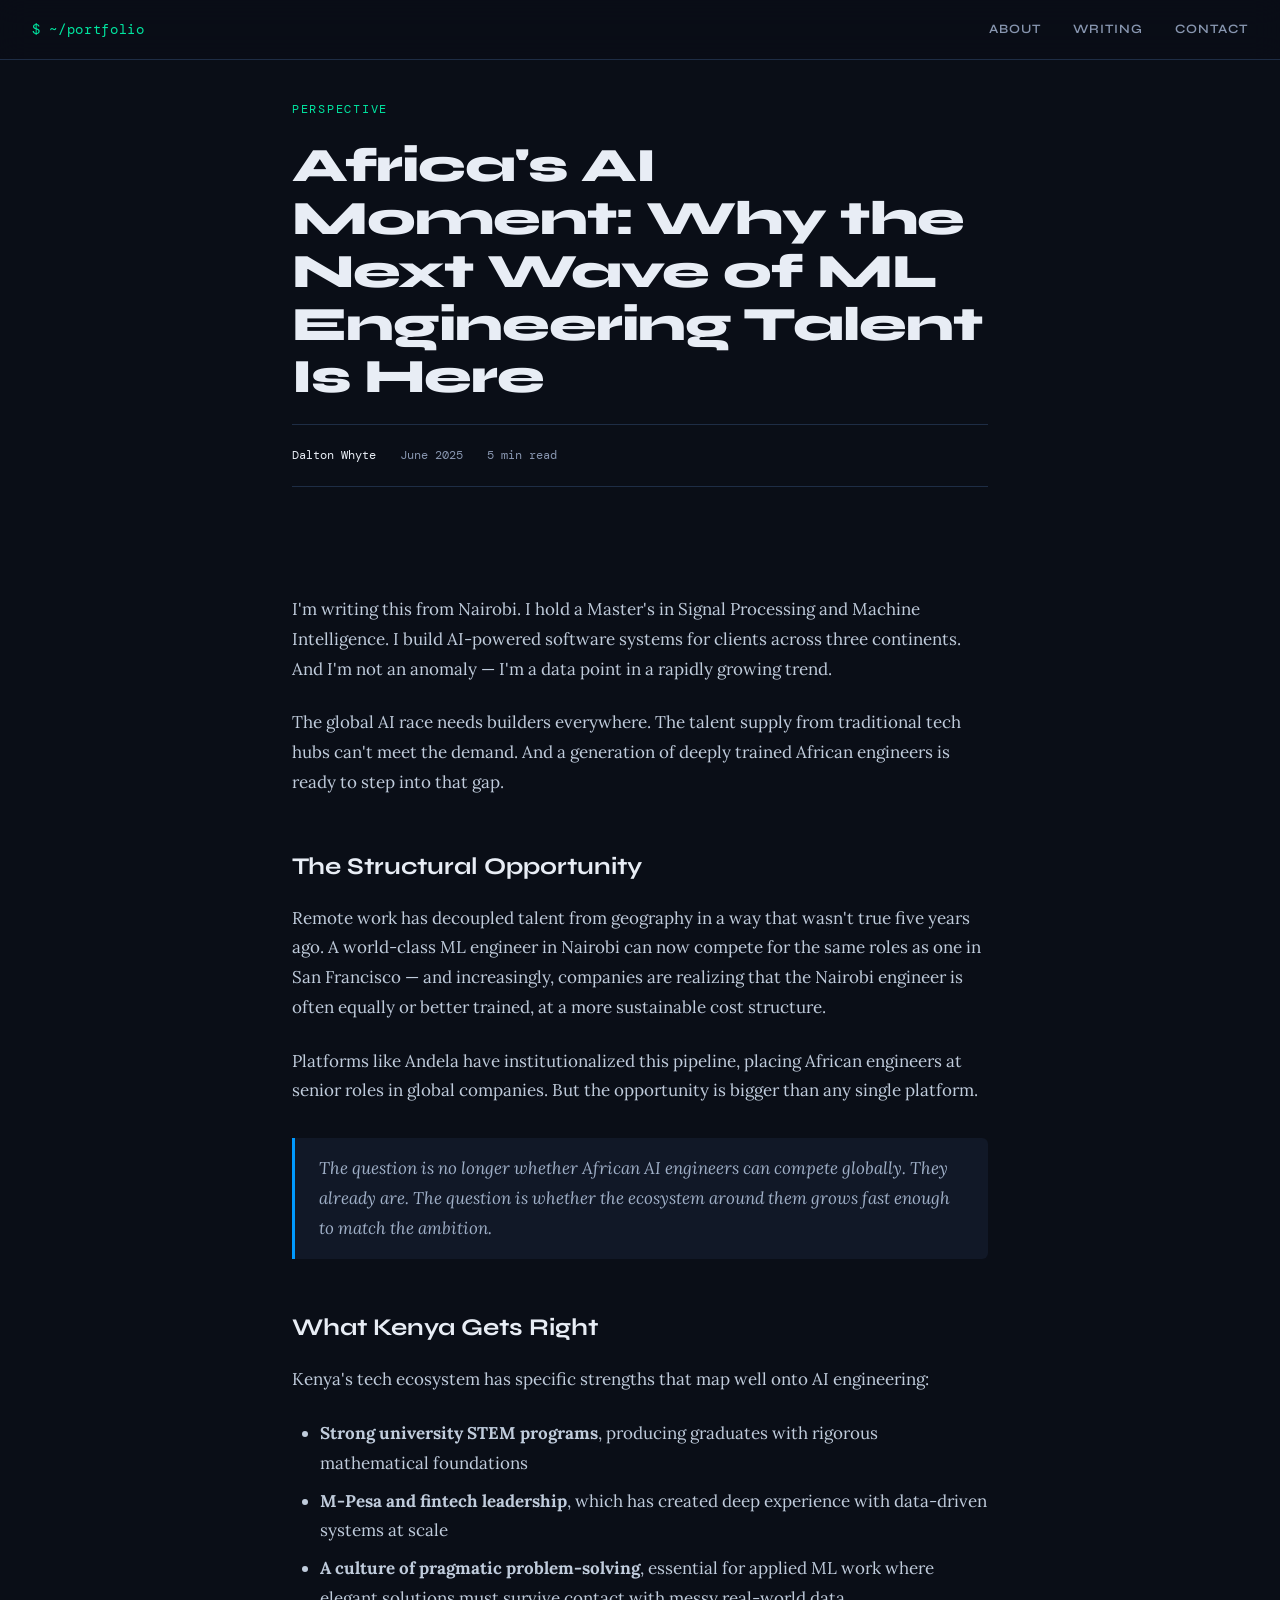
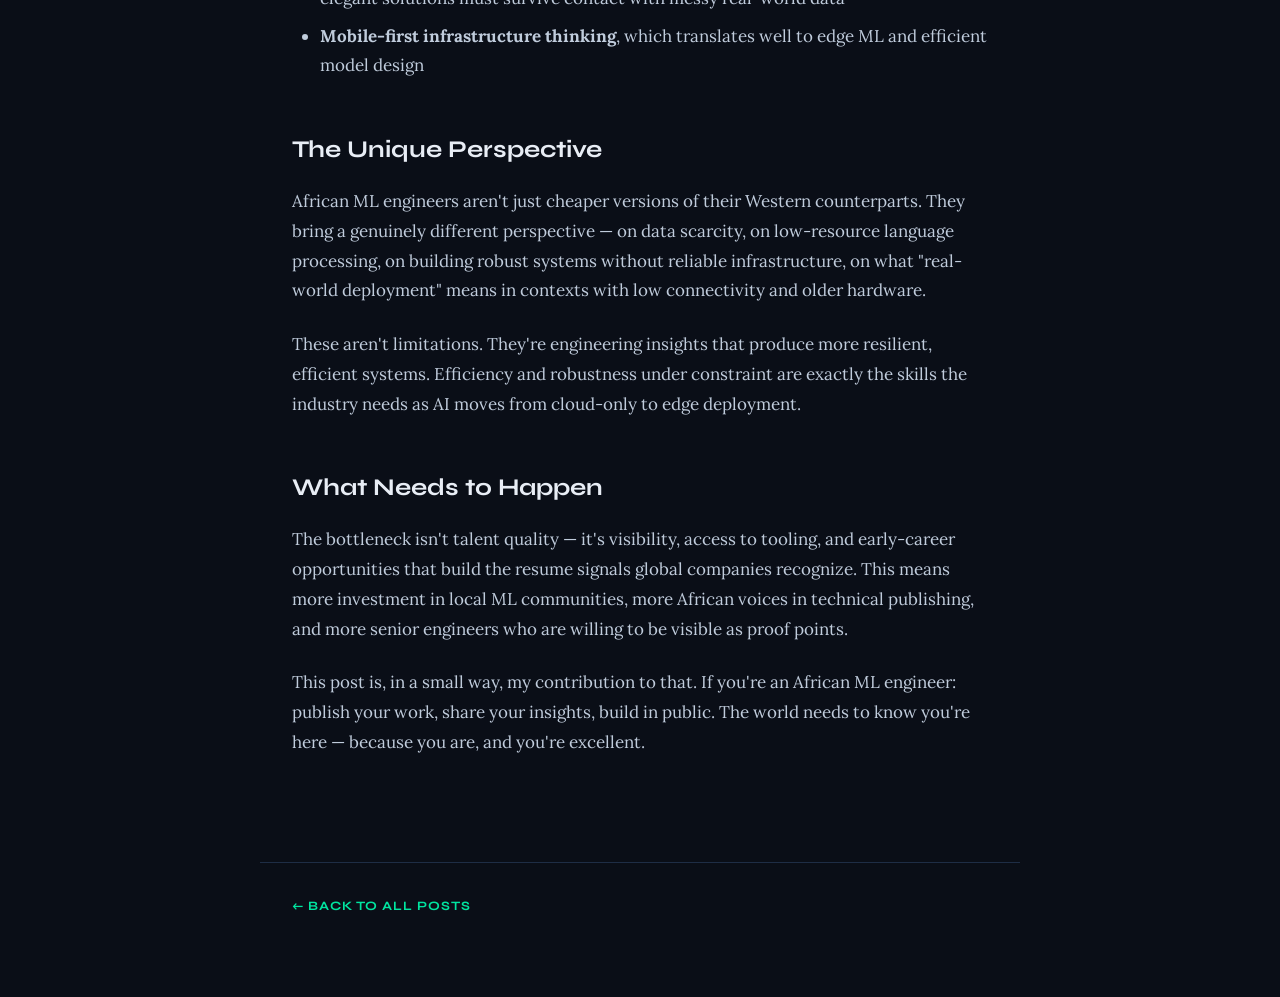
==== posts/african-ai-opportunity.html @ 1e9060ab "Add porfolio files" ====
<!DOCTYPE html>
<html lang="en">
<head>
  <meta charset="UTF-8" />
  <meta name="viewport" content="width=device-width, initial-scale=1.0" />
  <title>Africa's AI Moment</title>
  <link rel="stylesheet" href="../assets/style.css" />
</head>
<body>
<nav>
  <a class="nav-logo" href="../index.html">$ ~/portfolio</a>
  <div class="nav-links">
    <a href="../index.html#about">About</a>
    <a href="../index.html#writing">Writing</a>
    <a href="mailto:dalton.b.whyte@gmail.com">Contact</a>
  </div>
</nav>
<div class="article-hero">
  <div class="article-cat">Perspective</div>
  <h1>Africa's AI Moment: Why the Next Wave of ML Engineering Talent Is Here</h1>
  <div class="article-byline">
    <span class="byline-author">Dalton Whyte</span>
    <span class="byline-date">June 2025</span>
    <span class="byline-read">5 min read</span>
  </div>
</div>
<div class="article-body">
  <p>I'm writing this from Nairobi. I hold a Master's in Signal Processing and Machine Intelligence. I build AI-powered software systems for clients across three continents. And I'm not an anomaly — I'm a data point in a rapidly growing trend.</p>

  <p>The global AI race needs builders everywhere. The talent supply from traditional tech hubs can't meet the demand. And a generation of deeply trained African engineers is ready to step into that gap.</p>

  <h2>The Structural Opportunity</h2>
  <p>Remote work has decoupled talent from geography in a way that wasn't true five years ago. A world-class ML engineer in Nairobi can now compete for the same roles as one in San Francisco — and increasingly, companies are realizing that the Nairobi engineer is often equally or better trained, at a more sustainable cost structure.</p>

  <p>Platforms like Andela have institutionalized this pipeline, placing African engineers at senior roles in global companies. But the opportunity is bigger than any single platform.</p>

  <blockquote>The question is no longer whether African AI engineers can compete globally. They already are. The question is whether the ecosystem around them grows fast enough to match the ambition.</blockquote>

  <h2>What Kenya Gets Right</h2>
  <p>Kenya's tech ecosystem has specific strengths that map well onto AI engineering:</p>
  <ul>
    <li><strong>Strong university STEM programs</strong>, producing graduates with rigorous mathematical foundations</li>
    <li><strong>M-Pesa and fintech leadership</strong>, which has created deep experience with data-driven systems at scale</li>
    <li><strong>A culture of pragmatic problem-solving</strong>, essential for applied ML work where elegant solutions must survive contact with messy real-world data</li>
    <li><strong>Mobile-first infrastructure thinking</strong>, which translates well to edge ML and efficient model design</li>
  </ul>

  <h2>The Unique Perspective</h2>
  <p>African ML engineers aren't just cheaper versions of their Western counterparts. They bring a genuinely different perspective — on data scarcity, on low-resource language processing, on building robust systems without reliable infrastructure, on what "real-world deployment" means in contexts with low connectivity and older hardware.</p>

  <p>These aren't limitations. They're engineering insights that produce more resilient, efficient systems. Efficiency and robustness under constraint are exactly the skills the industry needs as AI moves from cloud-only to edge deployment.</p>

  <h2>What Needs to Happen</h2>
  <p>The bottleneck isn't talent quality — it's visibility, access to tooling, and early-career opportunities that build the resume signals global companies recognize. This means more investment in local ML communities, more African voices in technical publishing, and more senior engineers who are willing to be visible as proof points.</p>

  <p>This post is, in a small way, my contribution to that. If you're an African ML engineer: publish your work, share your insights, build in public. The world needs to know you're here — because you are, and you're excellent.</p>
</div>
<div class="article-nav">
  <a class="back-link" href="../index.html#writing">← Back to all posts</a>
</div>
</body>
</html>
---- assets/style.css ----
@import url('https://fonts.googleapis.com/css2?family=Syne:wght@400;600;700;800&family=DM+Mono:ital,wght@0,300;0,400;0,500;1,300&family=Lora:ital,wght@0,400;0,500;1,400&display=swap');

:root {
  --bg: #0a0e17;
  --surface: #111827;
  --surface2: #1a2235;
  --accent: #00e5a0;
  --accent2: #0099ff;
  --gold: #f0c040;
  --text: #e8edf5;
  --muted: #8896b0;
  --border: #1e2d45;
  --font-head: 'Syne', sans-serif;
  --font-body: 'Lora', serif;
  --font-mono: 'DM Mono', monospace;
}

* { margin: 0; padding: 0; box-sizing: border-box; }

html { scroll-behavior: smooth; }

body {
  background: var(--bg);
  color: var(--text);
  font-family: var(--font-body);
  font-size: 17px;
  line-height: 1.75;
  min-height: 100vh;
}

/* ── NAV ── */
nav {
  position: fixed; top: 0; left: 0; right: 0;
  z-index: 100;
  background: rgba(10,14,23,0.85);
  backdrop-filter: blur(14px);
  border-bottom: 1px solid var(--border);
  padding: 0 2rem;
  height: 60px;
  display: flex;
  align-items: center;
  justify-content: space-between;
}

.nav-logo {
  font-family: var(--font-mono);
  font-size: 0.85rem;
  color: var(--accent);
  text-decoration: none;
  letter-spacing: 0.05em;
}

.nav-links { display: flex; gap: 2rem; }
.nav-links a {
  font-family: var(--font-head);
  font-size: 0.8rem;
  font-weight: 600;
  letter-spacing: 0.08em;
  text-transform: uppercase;
  color: var(--muted);
  text-decoration: none;
  transition: color 0.2s;
}
.nav-links a:hover { color: var(--accent); }

/* ── HERO ── */
.hero {
  padding: 120px 2rem 80px;
  max-width: 1100px;
  margin: 0 auto;
}

.hero-tag {
  font-family: var(--font-mono);
  font-size: 0.75rem;
  color: var(--accent);
  letter-spacing: 0.15em;
  text-transform: uppercase;
  margin-bottom: 1.5rem;
  display: flex;
  align-items: center;
  gap: 0.75rem;
}
.hero-tag::before {
  content: '';
  display: inline-block;
  width: 30px; height: 1px;
  background: var(--accent);
}

.hero h1 {
  font-family: var(--font-head);
  font-size: clamp(2.8rem, 6vw, 5rem);
  font-weight: 800;
  line-height: 1.05;
  letter-spacing: -0.02em;
  margin-bottom: 1.5rem;
}

.hero h1 em {
  font-style: normal;
  background: linear-gradient(135deg, var(--accent), var(--accent2));
  -webkit-background-clip: text;
  -webkit-text-fill-color: transparent;
  background-clip: text;
}

.hero-bio {
  max-width: 660px;
  font-size: 1.05rem;
  color: #b0bccc;
  line-height: 1.8;
  margin-bottom: 2.5rem;
}

.hero-pills {
  display: flex;
  flex-wrap: wrap;
  gap: 0.6rem;
  margin-bottom: 2.5rem;
}

.pill {
  font-family: var(--font-mono);
  font-size: 0.72rem;
  padding: 0.35rem 0.85rem;
  border-radius: 100px;
  border: 1px solid var(--border);
  color: var(--muted);
  background: var(--surface);
  letter-spacing: 0.05em;
}

.pill.active { border-color: var(--accent); color: var(--accent); background: rgba(0,229,160,0.06); }

.hero-cta { display: flex; gap: 1rem; flex-wrap: wrap; }

.btn {
  font-family: var(--font-head);
  font-size: 0.8rem;
  font-weight: 700;
  letter-spacing: 0.08em;
  text-transform: uppercase;
  padding: 0.75rem 1.75rem;
  border-radius: 6px;
  text-decoration: none;
  transition: all 0.2s;
  cursor: pointer;
  border: none;
  display: inline-block;
}

.btn-primary {
  background: var(--accent);
  color: #0a0e17;
}
.btn-primary:hover { background: #00ffb3; transform: translateY(-1px); }

.btn-outline {
  background: transparent;
  color: var(--text);
  border: 1px solid var(--border);
}
.btn-outline:hover { border-color: var(--accent); color: var(--accent); }

/* ── DIVIDER ── */
.section-divider {
  border: none;
  border-top: 1px solid var(--border);
  max-width: 1100px;
  margin: 0 auto;
}

/* ── POSTS GRID ── */
.posts-section {
  max-width: 1100px;
  margin: 0 auto;
  padding: 5rem 2rem;
}

.section-header {
  display: flex;
  align-items: baseline;
  justify-content: space-between;
  margin-bottom: 3rem;
}

.section-title {
  font-family: var(--font-head);
  font-size: 1.1rem;
  font-weight: 700;
  letter-spacing: 0.1em;
  text-transform: uppercase;
  color: var(--muted);
}

.section-count {
  font-family: var(--font-mono);
  font-size: 0.75rem;
  color: var(--accent);
}

.posts-grid {
  display: grid;
  grid-template-columns: repeat(auto-fill, minmax(320px, 1fr));
  gap: 1.5px;
  background: var(--border);
  border: 1px solid var(--border);
}

.post-card {
  background: var(--bg);
  padding: 2rem;
  text-decoration: none;
  display: block;
  position: relative;
  overflow: hidden;
  transition: background 0.2s;
}
.post-card:hover { background: var(--surface); }
.post-card:hover .post-arrow { transform: translate(4px, -4px); color: var(--accent); }

.post-card-num {
  font-family: var(--font-mono);
  font-size: 0.65rem;
  color: var(--border);
  letter-spacing: 0.1em;
  margin-bottom: 1rem;
}

.post-card-cat {
  font-family: var(--font-mono);
  font-size: 0.65rem;
  color: var(--accent);
  letter-spacing: 0.12em;
  text-transform: uppercase;
  margin-bottom: 0.6rem;
}

.post-card h3 {
  font-family: var(--font-head);
  font-size: 1.1rem;
  font-weight: 700;
  line-height: 1.3;
  color: var(--text);
  margin-bottom: 0.75rem;
}

.post-card p {
  font-size: 0.88rem;
  color: var(--muted);
  line-height: 1.65;
}

.post-arrow {
  position: absolute;
  top: 1.5rem; right: 1.5rem;
  font-size: 1rem;
  color: var(--border);
  transition: all 0.2s;
}

.post-meta {
  display: flex;
  gap: 1rem;
  margin-top: 1.25rem;
  align-items: center;
}

.post-read-time {
  font-family: var(--font-mono);
  font-size: 0.65rem;
  color: #4a5a72;
}

/* ── FEATURED POST (first card big) ── */
.post-card.featured {
  grid-column: 1 / -1;
  display: grid;
  grid-template-columns: 1fr 1fr;
  gap: 2rem;
  align-items: center;
  padding: 3rem;
}

.post-card.featured h3 {
  font-size: 1.75rem;
  line-height: 1.15;
}

.post-card.featured p {
  font-size: 0.95rem;
}

.featured-label {
  font-family: var(--font-mono);
  font-size: 0.65rem;
  color: var(--gold);
  letter-spacing: 0.15em;
  text-transform: uppercase;
  margin-bottom: 0.6rem;
  display: flex;
  align-items: center;
  gap: 0.5rem;
}
.featured-label::before { content: '★'; }

/* ── FOOTER ── */
footer {
  border-top: 1px solid var(--border);
  padding: 3rem 2rem;
  max-width: 1100px;
  margin: 0 auto;
  display: flex;
  justify-content: space-between;
  align-items: center;
  flex-wrap: wrap;
  gap: 1rem;
}

.footer-brand {
  font-family: var(--font-mono);
  font-size: 0.8rem;
  color: var(--muted);
}

.footer-links { display: flex; gap: 1.5rem; }
.footer-links a {
  font-family: var(--font-head);
  font-size: 0.75rem;
  font-weight: 600;
  letter-spacing: 0.08em;
  text-transform: uppercase;
  color: var(--muted);
  text-decoration: none;
}
.footer-links a:hover { color: var(--accent); }

/* ── ARTICLE PAGE ── */
.article-hero {
  padding: 100px 2rem 60px;
  max-width: 760px;
  margin: 0 auto;
}

.article-cat {
  font-family: var(--font-mono);
  font-size: 0.72rem;
  color: var(--accent);
  letter-spacing: 0.15em;
  text-transform: uppercase;
  margin-bottom: 1.25rem;
  display: flex;
  align-items: center;
  gap: 0.5rem;
}

.article-hero h1 {
  font-family: var(--font-head);
  font-size: clamp(2rem, 4vw, 3rem);
  font-weight: 800;
  line-height: 1.1;
  letter-spacing: -0.02em;
  margin-bottom: 1.25rem;
}

.article-byline {
  display: flex;
  align-items: center;
  gap: 1.5rem;
  padding: 1.25rem 0;
  border-top: 1px solid var(--border);
  border-bottom: 1px solid var(--border);
  margin-bottom: 3rem;
  flex-wrap: wrap;
}

.byline-author {
  font-family: var(--font-mono);
  font-size: 0.75rem;
  color: var(--text);
}
.byline-date, .byline-read {
  font-family: var(--font-mono);
  font-size: 0.72rem;
  color: var(--muted);
}

.article-body {
  max-width: 760px;
  margin: 0 auto;
  padding: 0 2rem 5rem;
}

.article-body h2 {
  font-family: var(--font-head);
  font-size: 1.5rem;
  font-weight: 700;
  margin: 3rem 0 1rem;
  color: var(--text);
}

.article-body h3 {
  font-family: var(--font-head);
  font-size: 1.15rem;
  font-weight: 600;
  margin: 2rem 0 0.75rem;
  color: var(--text);
}

.article-body p { margin-bottom: 1.5rem; color: #c0ccdc; }

.article-body code {
  font-family: var(--font-mono);
  font-size: 0.82rem;
  background: var(--surface);
  border: 1px solid var(--border);
  padding: 0.15em 0.45em;
  border-radius: 3px;
  color: var(--accent);
}

.article-body pre {
  background: var(--surface);
  border: 1px solid var(--border);
  border-left: 3px solid var(--accent);
  padding: 1.5rem;
  border-radius: 6px;
  overflow-x: auto;
  margin: 2rem 0;
}

.article-body pre code {
  background: none;
  border: none;
  padding: 0;
  font-size: 0.82rem;
  color: #8ecfb0;
  line-height: 1.7;
}

.article-body ul, .article-body ol {
  padding-left: 1.75rem;
  margin-bottom: 1.5rem;
  color: #c0ccdc;
}
.article-body li { margin-bottom: 0.5rem; }

.article-body blockquote {
  border-left: 3px solid var(--accent2);
  padding: 1rem 1.5rem;
  margin: 2rem 0;
  background: var(--surface);
  border-radius: 0 6px 6px 0;
  font-style: italic;
  color: #a0b0c8;
}

.article-nav {
  max-width: 760px;
  margin: 0 auto;
  padding: 2rem 2rem 5rem;
  border-top: 1px solid var(--border);
  display: flex;
  justify-content: space-between;
  flex-wrap: wrap;
  gap: 1rem;
}

.back-link {
  font-family: var(--font-head);
  font-size: 0.8rem;
  font-weight: 700;
  letter-spacing: 0.08em;
  text-transform: uppercase;
  color: var(--accent);
  text-decoration: none;
}
.back-link:hover { text-decoration: underline; }

/* ── ANIMATIONS ── */
@keyframes fadeUp {
  from { opacity: 0; transform: translateY(24px); }
  to   { opacity: 1; transform: translateY(0); }
}

.hero-tag  { animation: fadeUp 0.6s ease both; }
.hero h1   { animation: fadeUp 0.6s 0.1s ease both; }
.hero-bio  { animation: fadeUp 0.6s 0.2s ease both; }
.hero-pills { animation: fadeUp 0.6s 0.3s ease both; }
.hero-cta  { animation: fadeUp 0.6s 0.4s ease both; }

/* ── RESPONSIVE ── */
@media (max-width: 700px) {
  .post-card.featured { grid-template-columns: 1fr; }
  .nav-links { display: none; }
  footer { flex-direction: column; }
}
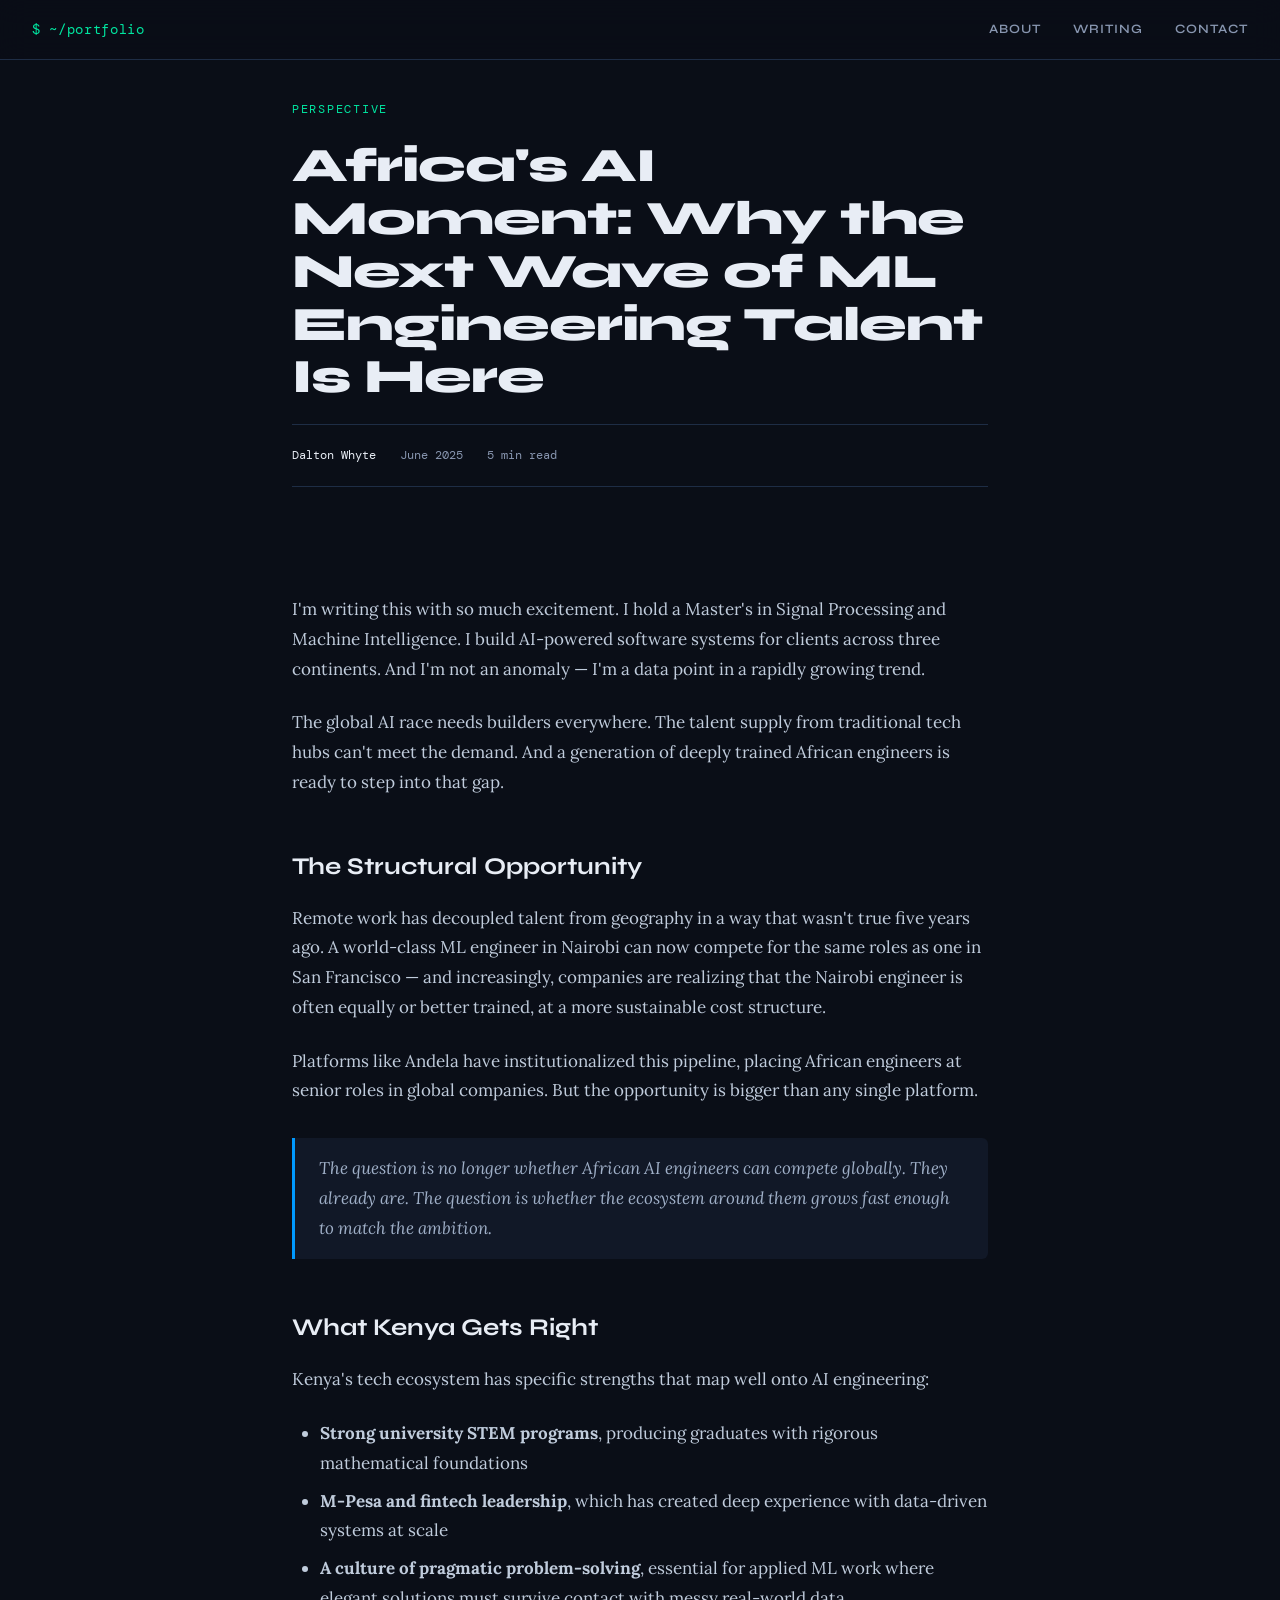
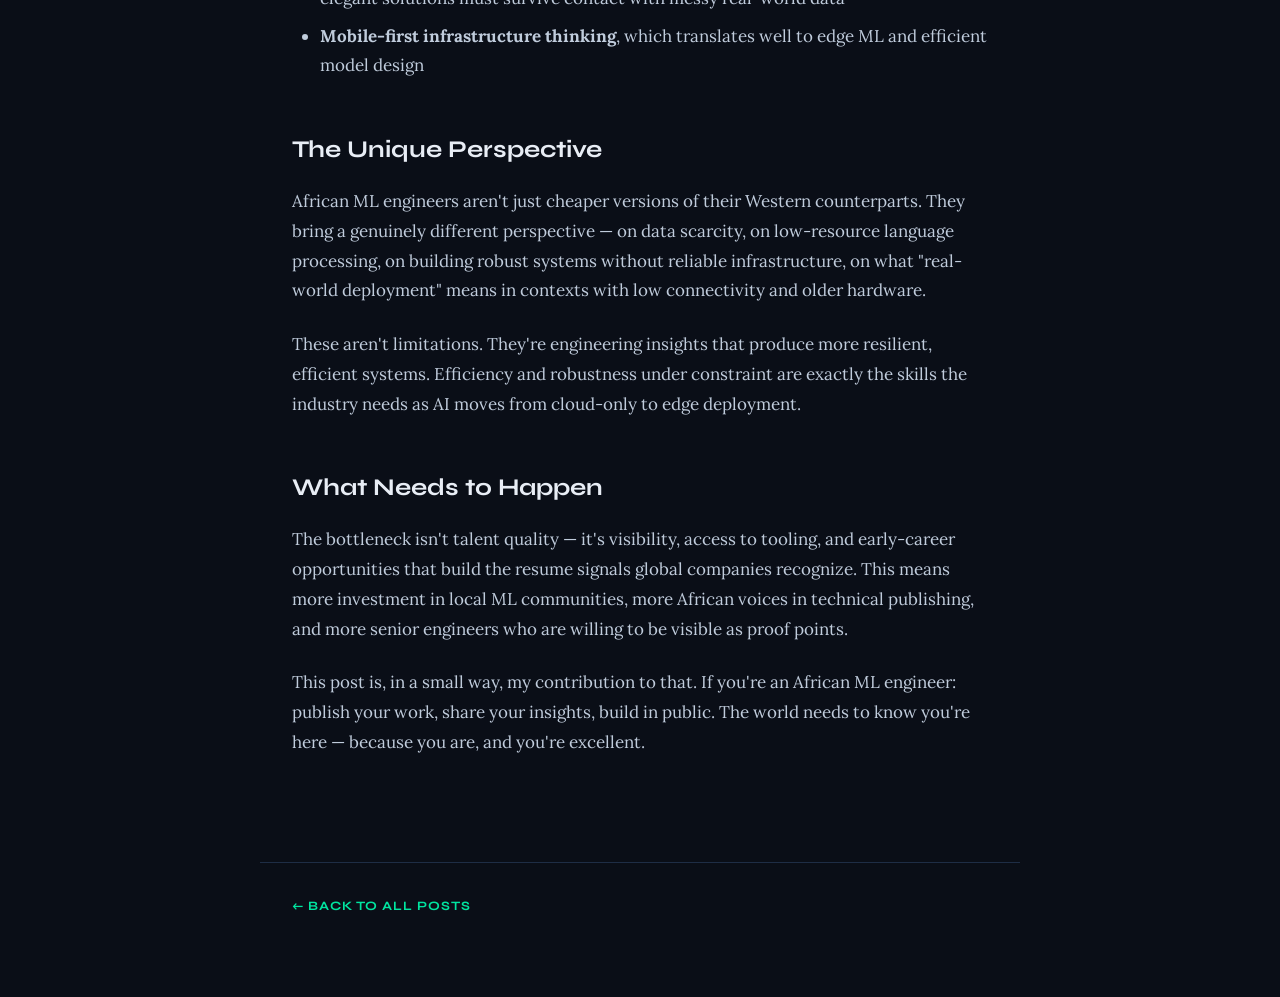
==== commit c89e4726: "Revise introduction paragraph for excitement" ====
--- a/posts/african-ai-opportunity.html
+++ b/posts/african-ai-opportunity.html
@@ -25,7 +25,7 @@
   </div>
 </div>
 <div class="article-body">
-  <p>I'm writing this from Nairobi. I hold a Master's in Signal Processing and Machine Intelligence. I build AI-powered software systems for clients across three continents. And I'm not an anomaly — I'm a data point in a rapidly growing trend.</p>
+  <p>I'm writing this with so much excitement. I hold a Master's in Signal Processing and Machine Intelligence. I build AI-powered software systems for clients across three continents. And I'm not an anomaly — I'm a data point in a rapidly growing trend.</p>
 
   <p>The global AI race needs builders everywhere. The talent supply from traditional tech hubs can't meet the demand. And a generation of deeply trained African engineers is ready to step into that gap.</p>
 
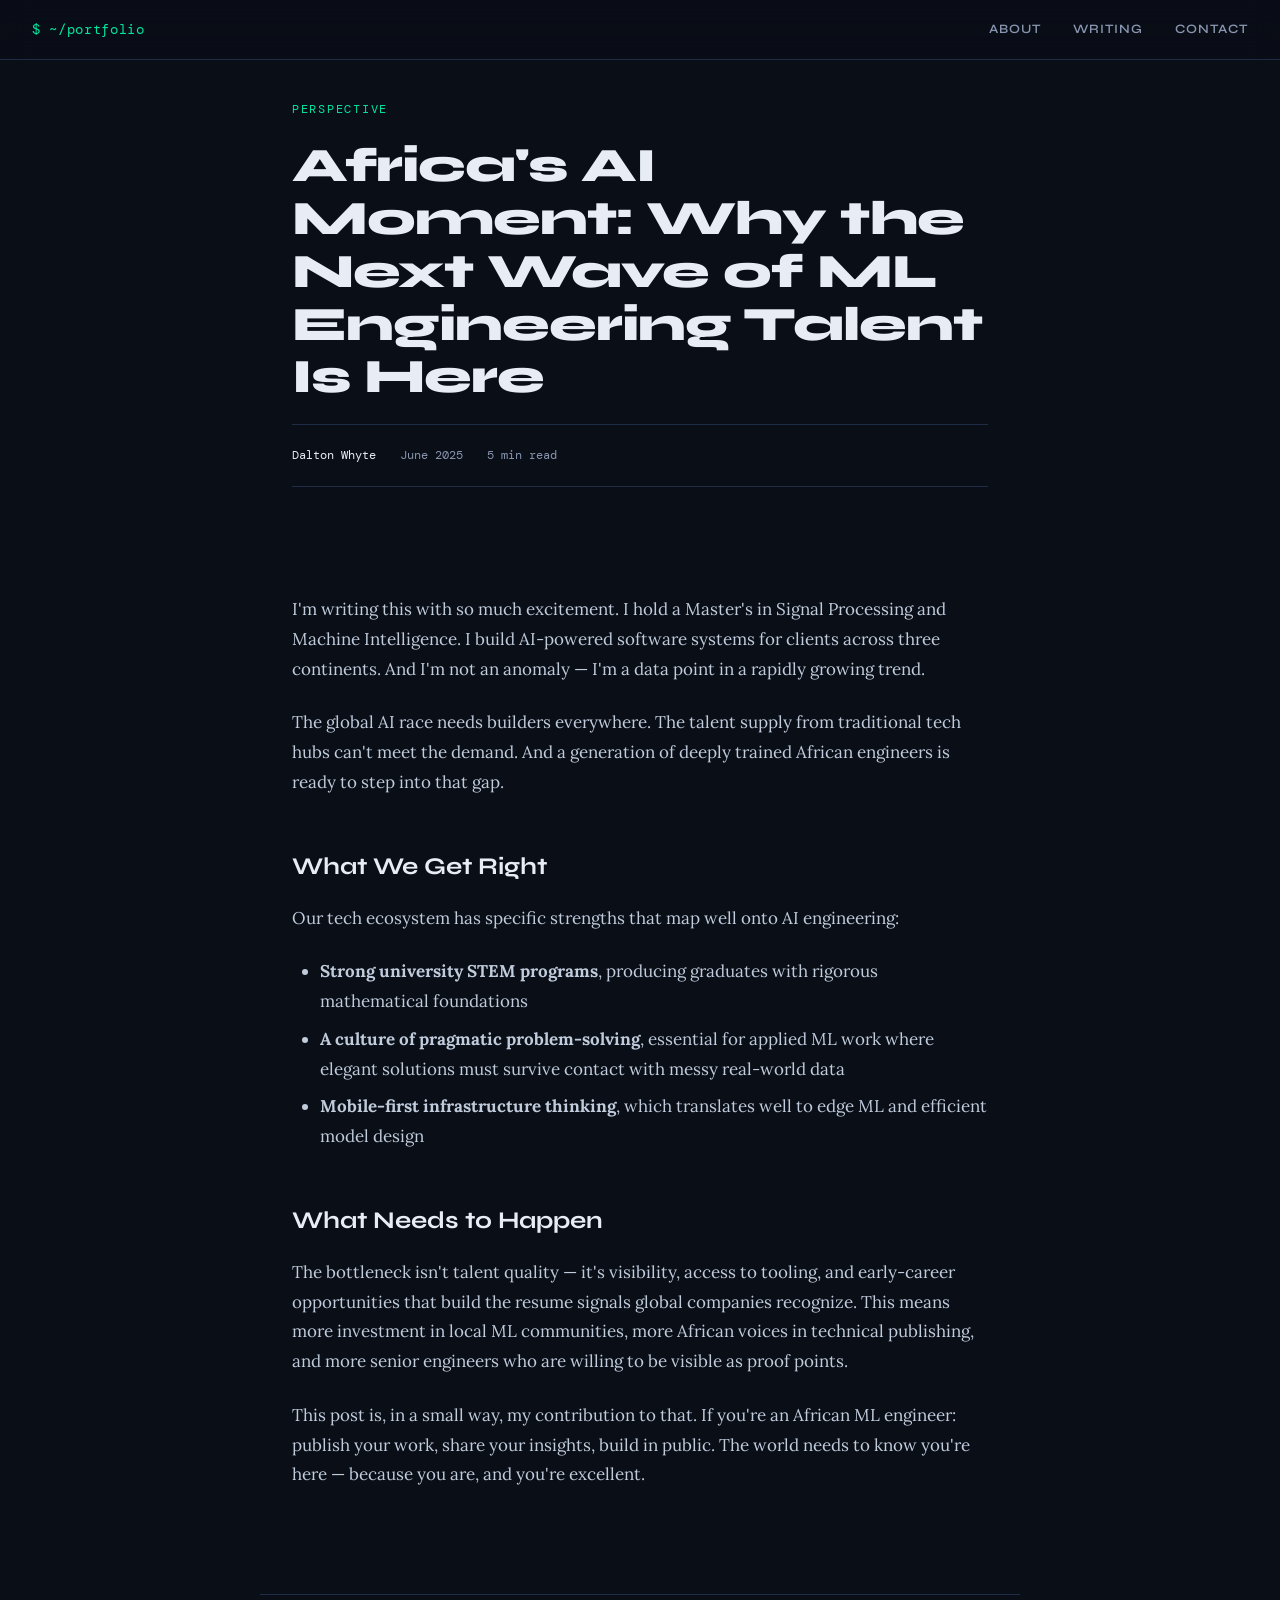
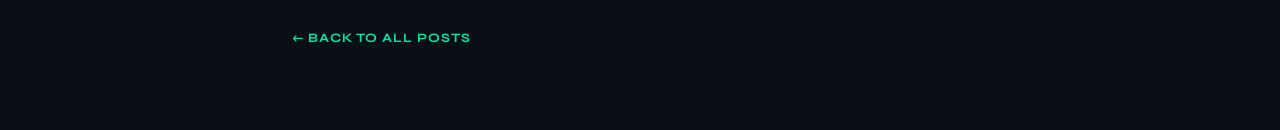
==== commit d44882a9: "Revise content structure and focus on AI strengths Updated headings and removed sections to enhance " ====
--- a/posts/african-ai-opportunity.html
+++ b/posts/african-ai-opportunity.html
@@ -29,26 +29,13 @@
 
   <p>The global AI race needs builders everywhere. The talent supply from traditional tech hubs can't meet the demand. And a generation of deeply trained African engineers is ready to step into that gap.</p>
 
-  <h2>The Structural Opportunity</h2>
-  <p>Remote work has decoupled talent from geography in a way that wasn't true five years ago. A world-class ML engineer in Nairobi can now compete for the same roles as one in San Francisco — and increasingly, companies are realizing that the Nairobi engineer is often equally or better trained, at a more sustainable cost structure.</p>
-
-  <p>Platforms like Andela have institutionalized this pipeline, placing African engineers at senior roles in global companies. But the opportunity is bigger than any single platform.</p>
-
-  <blockquote>The question is no longer whether African AI engineers can compete globally. They already are. The question is whether the ecosystem around them grows fast enough to match the ambition.</blockquote>
-
-  <h2>What Kenya Gets Right</h2>
-  <p>Kenya's tech ecosystem has specific strengths that map well onto AI engineering:</p>
+  <h2>What We Get Right</h2>
+  <p>Our tech ecosystem has specific strengths that map well onto AI engineering:</p>
   <ul>
     <li><strong>Strong university STEM programs</strong>, producing graduates with rigorous mathematical foundations</li>
-    <li><strong>M-Pesa and fintech leadership</strong>, which has created deep experience with data-driven systems at scale</li>
     <li><strong>A culture of pragmatic problem-solving</strong>, essential for applied ML work where elegant solutions must survive contact with messy real-world data</li>
     <li><strong>Mobile-first infrastructure thinking</strong>, which translates well to edge ML and efficient model design</li>
   </ul>
-
-  <h2>The Unique Perspective</h2>
-  <p>African ML engineers aren't just cheaper versions of their Western counterparts. They bring a genuinely different perspective — on data scarcity, on low-resource language processing, on building robust systems without reliable infrastructure, on what "real-world deployment" means in contexts with low connectivity and older hardware.</p>
-
-  <p>These aren't limitations. They're engineering insights that produce more resilient, efficient systems. Efficiency and robustness under constraint are exactly the skills the industry needs as AI moves from cloud-only to edge deployment.</p>
 
   <h2>What Needs to Happen</h2>
   <p>The bottleneck isn't talent quality — it's visibility, access to tooling, and early-career opportunities that build the resume signals global companies recognize. This means more investment in local ML communities, more African voices in technical publishing, and more senior engineers who are willing to be visible as proof points.</p>
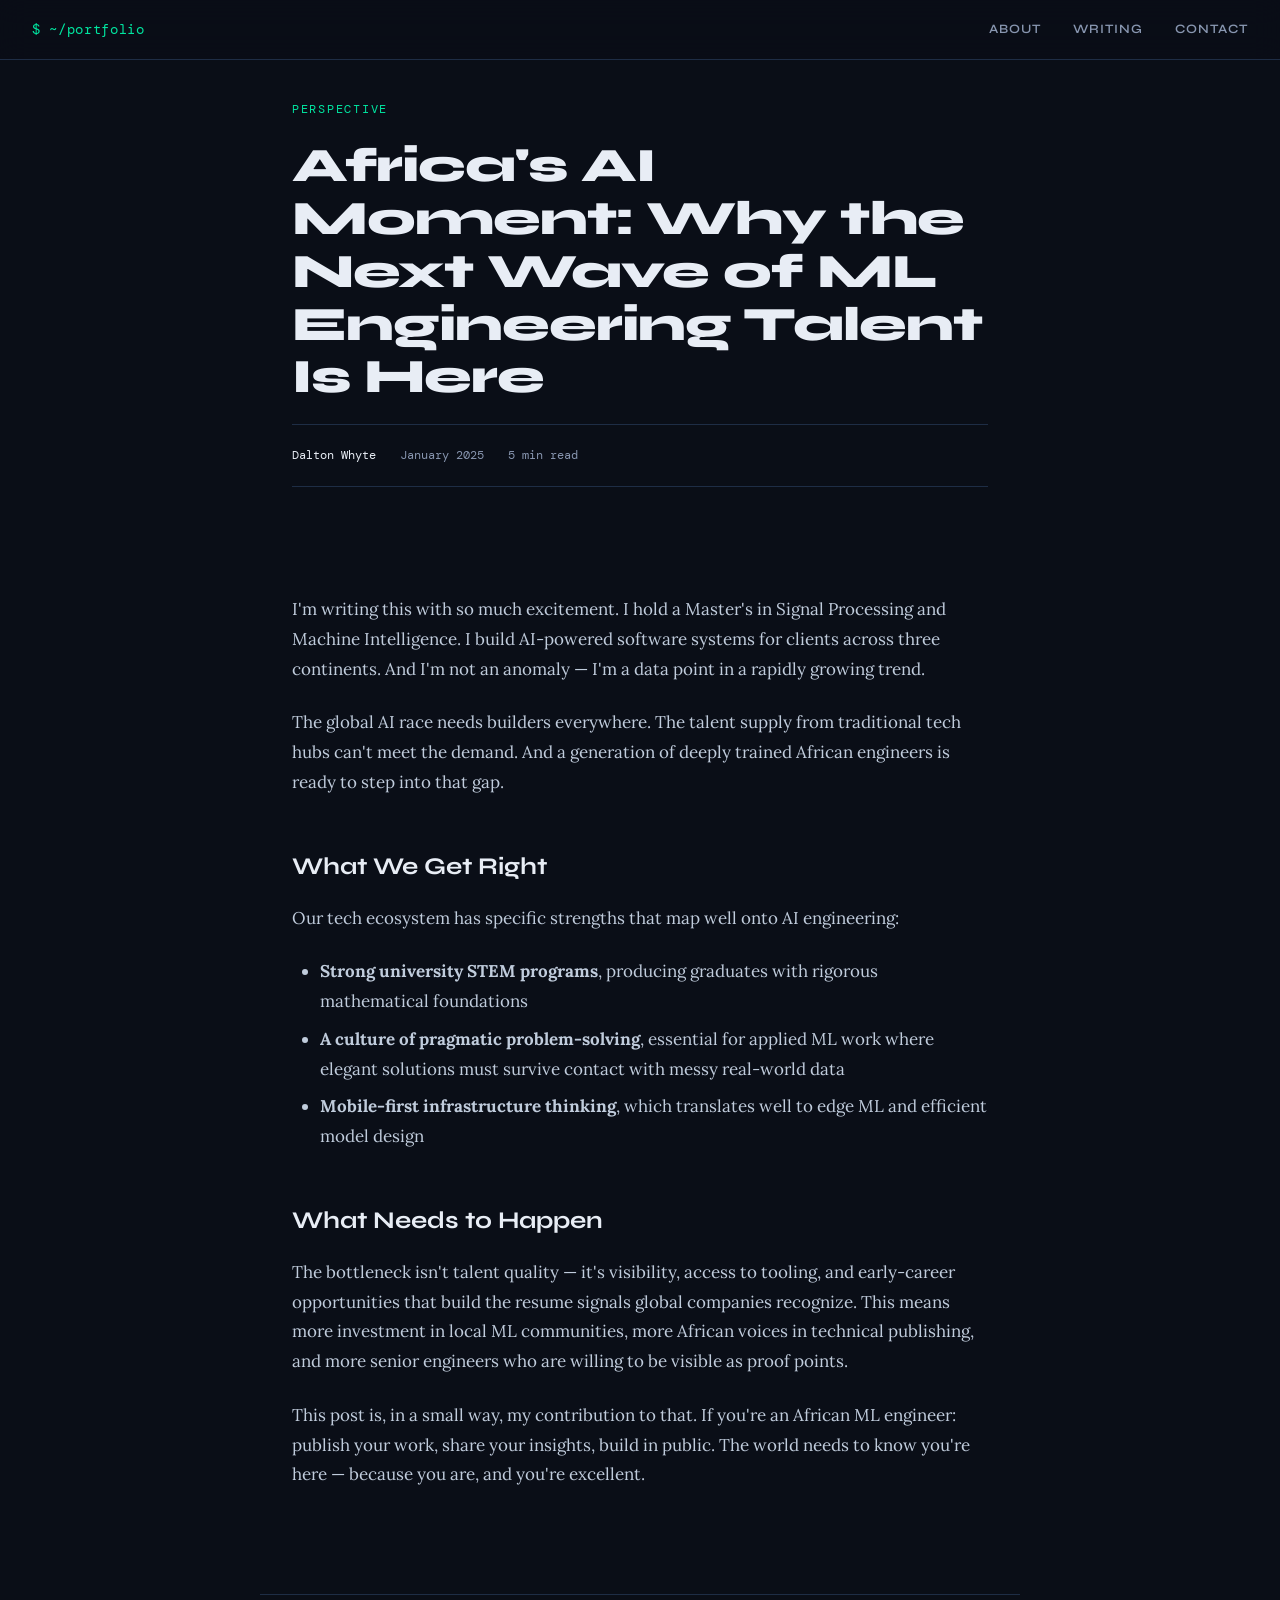
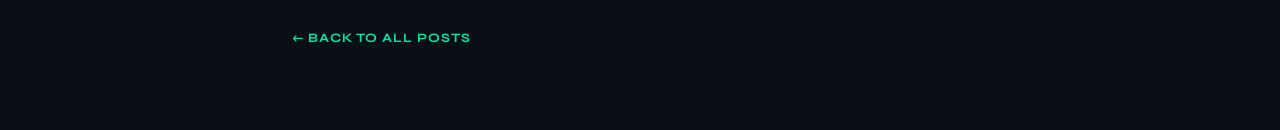
==== commit 703dcf6e: "Update article publication date to January 2025" ====
--- a/posts/african-ai-opportunity.html
+++ b/posts/african-ai-opportunity.html
@@ -20,7 +20,7 @@
   <h1>Africa's AI Moment: Why the Next Wave of ML Engineering Talent Is Here</h1>
   <div class="article-byline">
     <span class="byline-author">Dalton Whyte</span>
-    <span class="byline-date">June 2025</span>
+    <span class="byline-date">January 2025</span>
     <span class="byline-read">5 min read</span>
   </div>
 </div>
